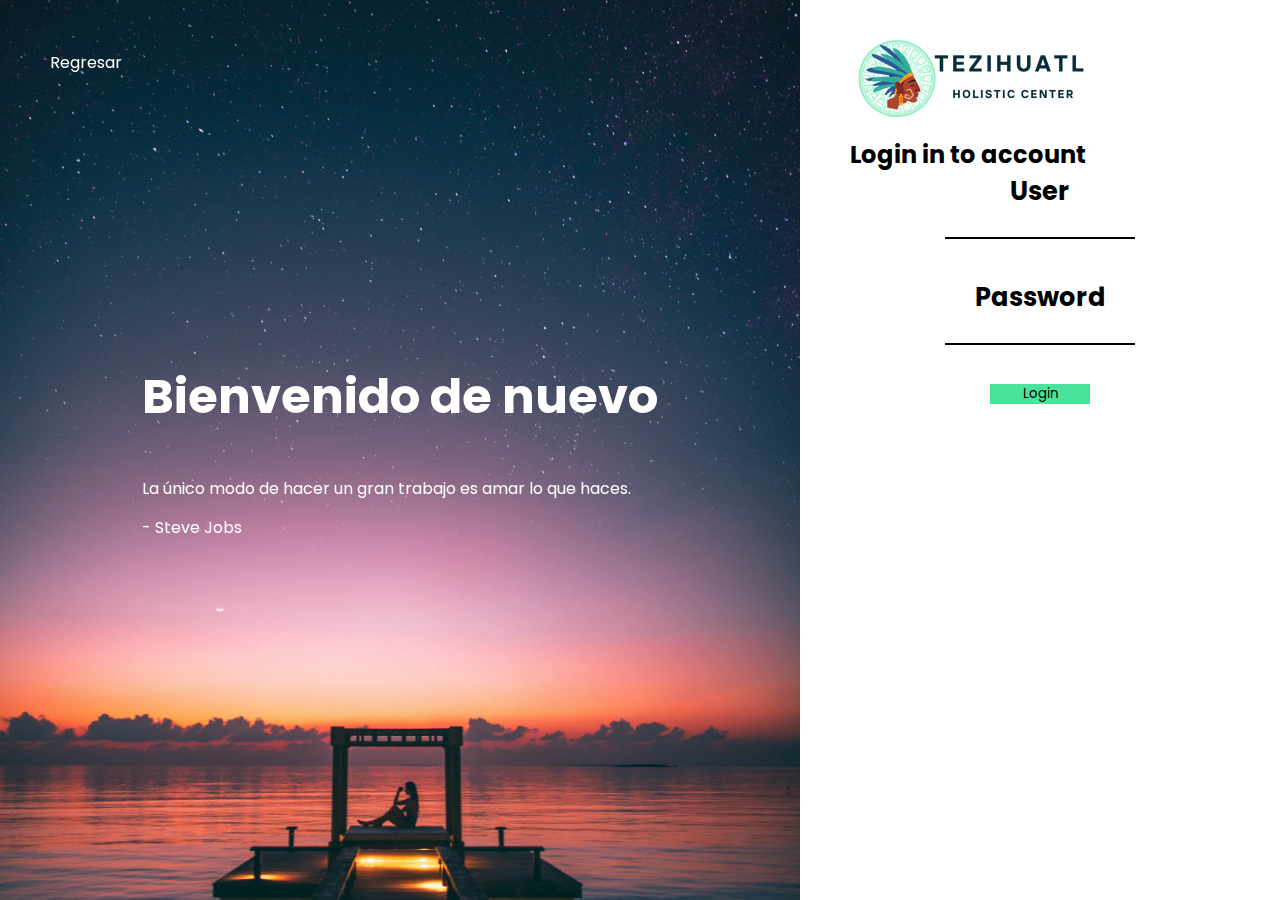
==== pages/login.html @ b76f5d8b "add: añdiendo la seccion de login y dando estilos" ====
<!DOCTYPE html>
<html lang="en">
<head>
    <meta charset="UTF-8">
    <meta http-equiv="X-UA-Compatible" content="IE=edge">
    <meta name="viewport" content="width=device-width, initial-scale=1.0">
    <link rel="stylesheet" href="https://unicons.iconscout.com/release/v4.0.0/css/line.css">
    <link rel="stylesheet" href="../css/login.css">
    <title>Login</title>
</head>
<body>

    <section class="login">
        <div class="container">
            <div class="welcome">
                <div class="text">
                    <h2>Bienvenido de nuevo</h2>
                    <p>La único modo de hacer un gran trabajo es amar lo que haces.</p>
                    <span>- Steve Jobs</span>
                </div>
                <!-- <img src="../images/welcome.svg" alt=""> -->
            </div>
            <div class="form">
                <img src="../images/logo.png">
                <h2>Login in to account</h2>
                <form action="" method="post">
                    <label for="user">User</label>
                    <input type="email" name="user" id="user">
                    <br>
                    <label for="password">Password</label>
                    <input type="password" name="password" id="password">
                    <br>
                    <input class="btn-send" type="submit" value="Login">
                </form>
            </div>
        </div>
        <a href="../index.html"><i class="uil uil-left-arrow-to-left"></i> Regresar</a>
    </section>
</body>
</html>
---- css/login.css ----
/*============ Google fonts ============*/
@import url('https://fonts.googleapis.com/css2?family=Poppins:ital,wght@0,100;0,200;0,300;0,400;0,500;0,600;0,700;0,800;0,900;1,100;1,200;1,300;1,400;1,500;1,600;1,700;1,800;1,900&display=swap');

*{
  margin: 0;
  padding: 0;
  box-sizing: border-box;
  transition: all 0.3s;
}

::selection{
    background-color: #49E499;
}

*{
    margin: 0;
    padding: 0;
    box-sizing: border-box;
    font-family: 'Poppins', sans-serif;
}

.login{
    position: relative;
    width: 100%;
    height: 100vh;
}

.login a{
    position: absolute;
    text-decoration: none;
    color: #fff;
    top: 50px;
    left: 50px;
}

/* ------ Contenedor secciones -------- */

.container{
    width: 100%;
    height: 100vh;
    position: relative;
    display: grid;
    grid-template-columns: repeat(2, 1fr);
}

.welcome{
    width: 800px;
    padding: 30px;
    background: url('../images/fondo-login.jpg') rgba(255, 255, 255, 0.3);
    backdrop-filter: blur(20px);
    background-size: cover;
    display: flex;
    align-items: center;
    justify-content: center;
}

.text{
    max-width: 600px;
    color: #fff;
}

.text h2{
    font-size: 3rem;
    font-weight: 700;
    margin-bottom: 40px;
    text-align: center;
}

.text p{
    font-size: 1rem;
    line-height: 2rem;
    margin-bottom: 10px;
}



/* -------------- Seccion del form ------------- */


.form{
    padding: 30px 50px;
    background: #fff;
}

.form form{
    display: flex;
    flex-direction: column;
    align-items: center;
    justify-content: center;
    font-size: 1.6rem;
    font-weight: bold;
}

#user, 
#password{
    width: 50%;
    color: #000;
    outline: none; 
    padding: 3px 10px;
    border: none;
    border-bottom: 2px solid #000;
}

.btn-send{
    width: 100px;
    background-color: #49E499;
    outline: none;
    cursor: pointer;
    border: none;
    transition: background-color 0.3s;
}

.btn-send:hover{
    background-color: #3cbb7e;
}
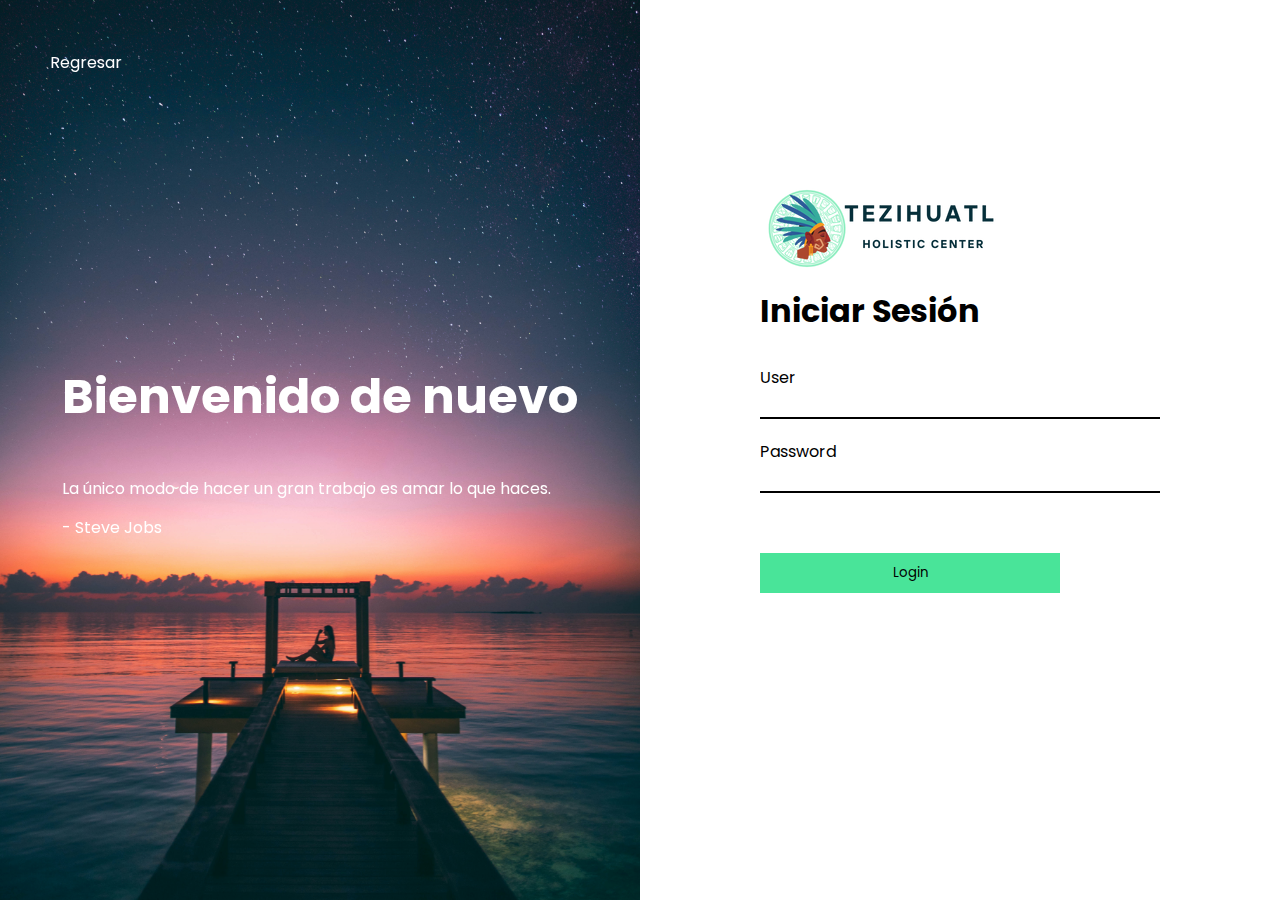
==== commit f390445a: "add: añadiendo el reponsive" ====
--- a/pages/login.html
+++ b/pages/login.html
@@ -18,20 +18,23 @@
                     <p>La único modo de hacer un gran trabajo es amar lo que haces.</p>
                     <span>- Steve Jobs</span>
                 </div>
-                <!-- <img src="../images/welcome.svg" alt=""> -->
             </div>
             <div class="form">
-                <img src="../images/logo.png">
-                <h2>Login in to account</h2>
-                <form action="" method="post">
-                    <label for="user">User</label>
-                    <input type="email" name="user" id="user">
-                    <br>
-                    <label for="password">Password</label>
-                    <input type="password" name="password" id="password">
-                    <br>
-                    <input class="btn-send" type="submit" value="Login">
-                </form>
+                <div class="form-container">
+                    <img src="../images/logo.png">
+                    <h2>Iniciar Sesión</h2>
+                    <form action="" method="post">
+                        <label for="user"><i class="uil uil-user"></i> User</label>
+                        <br>
+                        <input type="email" name="user" id="user">
+                        <br>
+                        <label for="password"><i class="uil uil-lock"></i> Password</label>
+                        <br>
+                        <input type="password" name="password" id="password">
+                        <br>
+                        <input class="btn-send" type="submit" value="Login">
+                    </form>
+                </div>
             </div>
         </div>
         <a href="../index.html"><i class="uil uil-left-arrow-to-left"></i> Regresar</a>
--- a/css/login.css
+++ b/css/login.css
@@ -44,7 +44,6 @@
 }
 
 .welcome{
-    width: 800px;
     padding: 30px;
     background: url('../images/fondo-login.jpg') rgba(255, 255, 255, 0.3);
     backdrop-filter: blur(20px);
@@ -55,7 +54,7 @@
 }
 
 .text{
-    max-width: 600px;
+    max-height: 600px;
     color: #fff;
 }
 
@@ -78,31 +77,51 @@
 
 
 .form{
+    position: relative;
+    background: #fff;
     padding: 30px 50px;
-    background: #fff;
 }
 
-.form form{
-    display: flex;
-    flex-direction: column;
-    align-items: center;
-    justify-content: center;
-    font-size: 1.6rem;
-    font-weight: bold;
+.form-container{
+    position: absolute;
+    top: 20%;
+    left: 50%;
+    transform: translate(-50%);
+    margin: auto;
+    width: 400px;
+    box-sizing: border-box;
 }
+
+.form-container h2{
+    font-size: 2rem;
+    font-weight: 700;
+    margin-bottom: 30px;
+}
+
+/* --------------- Secciones del formulario --------------- */
+
+.form-container form label{
+    margin: 0;
+    padding: 0;
+}
+
 
 #user, 
 #password{
-    width: 50%;
+    width: 100%;
     color: #000;
+    margin: none;
     outline: none; 
     padding: 3px 10px;
     border: none;
     border-bottom: 2px solid #000;
+    margin-bottom: 20px;
 }
 
 .btn-send{
-    width: 100px;
+    margin-top: 40px;
+    width: 300px;
+    height: 40px;
     background-color: #49E499;
     outline: none;
     cursor: pointer;
@@ -115,4 +134,41 @@
 }
 
 
+/* Diseño responsive */
 
+@media screen and (max-width: 920px){
+    .container{
+        grid-template-columns: 1fr;
+    }
+}
+
+
+@media screen and (max-width: 820px){
+
+    .login a{
+        top: 20px;
+        left: 20px;
+    }
+
+    .container{
+        grid-template-columns: 1fr;
+    }
+
+    .welcome{
+        height: 300px;
+    }
+
+    .form{
+        height: 300px;
+        padding: 0;
+    }
+
+    .form-container{
+        top: 0;
+        height: 100%;
+    }
+}
+
+
+
+
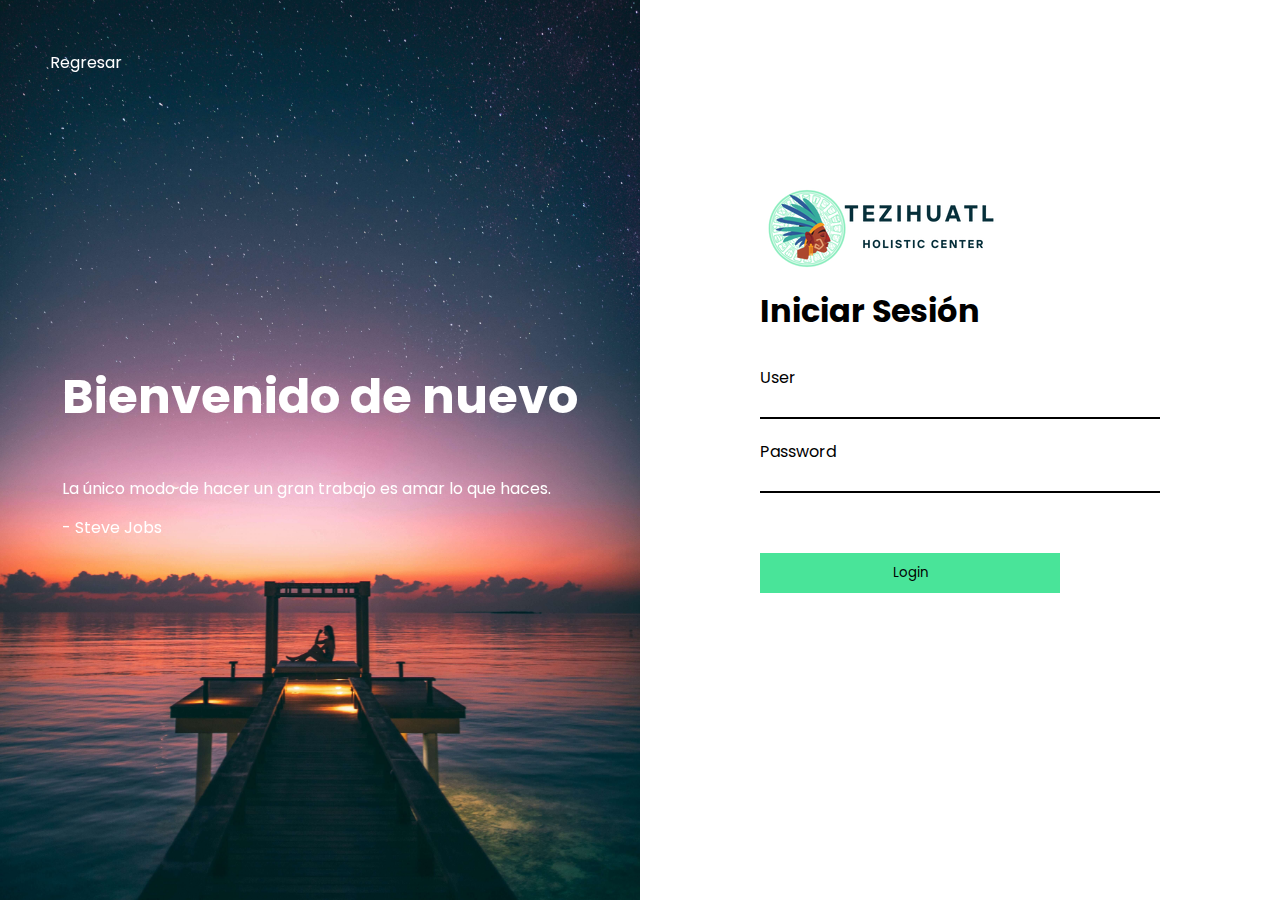
==== commit ab63ea43: "add: añadiendo el favicon" ====
--- a/pages/login.html
+++ b/pages/login.html
@@ -4,9 +4,16 @@
     <meta charset="UTF-8">
     <meta http-equiv="X-UA-Compatible" content="IE=edge">
     <meta name="viewport" content="width=device-width, initial-scale=1.0">
+
+    <!-- Favicon de la pagina -->
+    <link rel="shortcut icon" href="../images/Tezihuatl-Icono.png" type="image/x-icon">
+
+    <!-- Hoja de estilos de iconos -->
     <link rel="stylesheet" href="https://unicons.iconscout.com/release/v4.0.0/css/line.css">
+
+    <!-- Hoja de estilos de la pagina -->
     <link rel="stylesheet" href="../css/login.css">
-    <title>Login</title>
+    <title>Login - Tezihuatl Holistic Center</title>
 </head>
 <body>
 
--- a/css/login.css
+++ b/css/login.css
@@ -140,6 +140,20 @@
     .container{
         grid-template-columns: 1fr;
     }
+
+    .welcome{
+        height: 300px;
+    }
+
+    .form{
+        height: 300px;
+        padding: 0 0 30px 0;
+    }
+
+    .form-container{
+        top: 0;
+        height: 100%;
+    }
 }
 
 
@@ -150,13 +164,13 @@
         left: 20px;
     }
 
-    .container{
+    /* .container{
         grid-template-columns: 1fr;
     }
 
     .welcome{
         height: 300px;
-    }
+    } */
 
     .form{
         height: 300px;
@@ -171,4 +185,26 @@
 
 
 
-
+@media screen and (max-width: 500px){
+    .login a{
+        color: #000;
+    }
+
+    .welcome{
+        display: none;
+    }
+
+    .form{
+        height: 100vh;
+    }
+
+    .form-container{
+        width: auto;
+        top: 200px;
+        height: 100%;
+    }    
+}
+
+
+
+
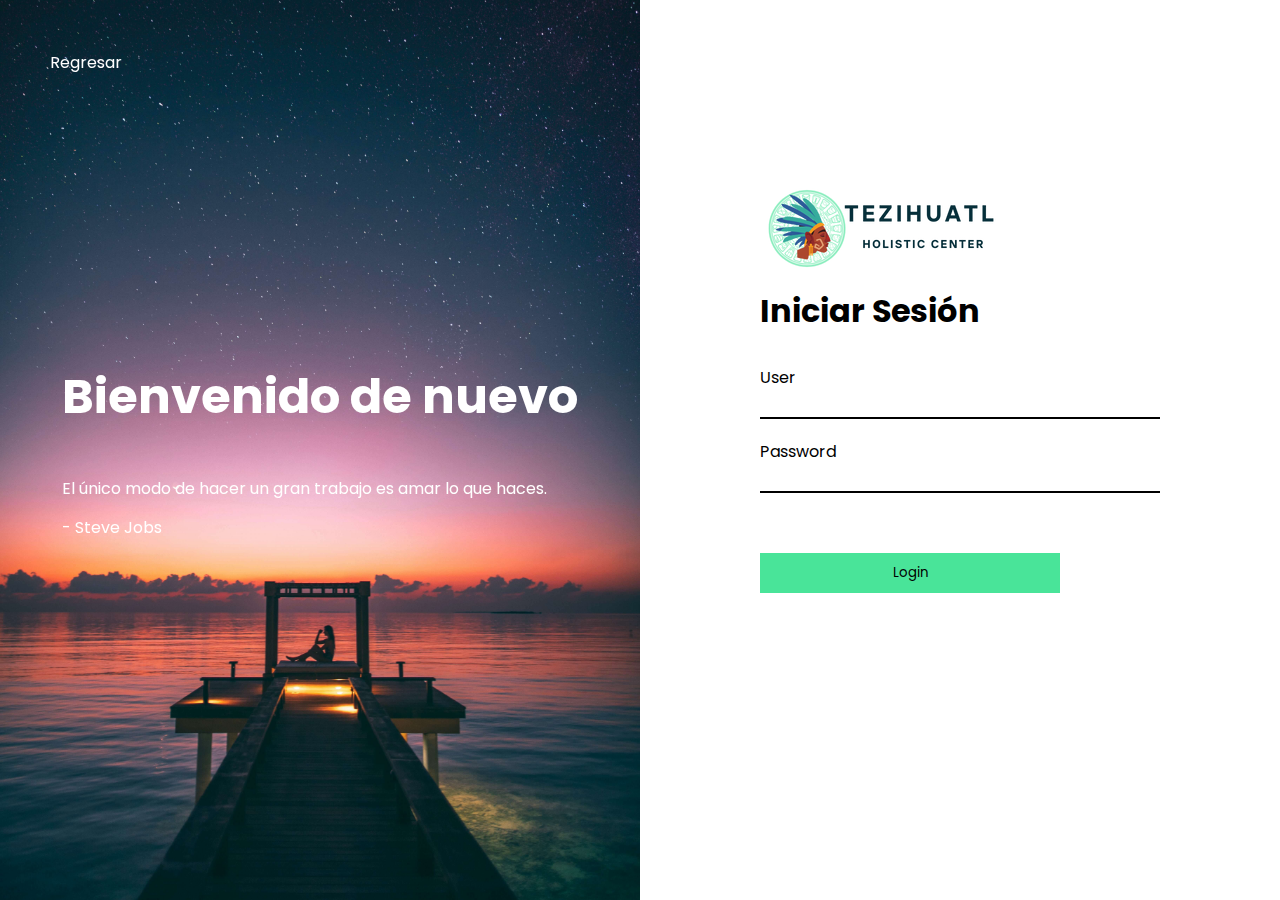
==== commit f8b8c624: "fix: correccion ortografica en login" ====
--- a/pages/login.html
+++ b/pages/login.html
@@ -22,7 +22,7 @@
             <div class="welcome">
                 <div class="text">
                     <h2>Bienvenido de nuevo</h2>
-                    <p>La único modo de hacer un gran trabajo es amar lo que haces.</p>
+                    <p>El único modo de hacer un gran trabajo es amar lo que haces.</p>
                     <span>- Steve Jobs</span>
                 </div>
             </div>
@@ -47,4 +47,4 @@
         <a href="../index.html"><i class="uil uil-left-arrow-to-left"></i> Regresar</a>
     </section>
 </body>
-</html>+</html>
